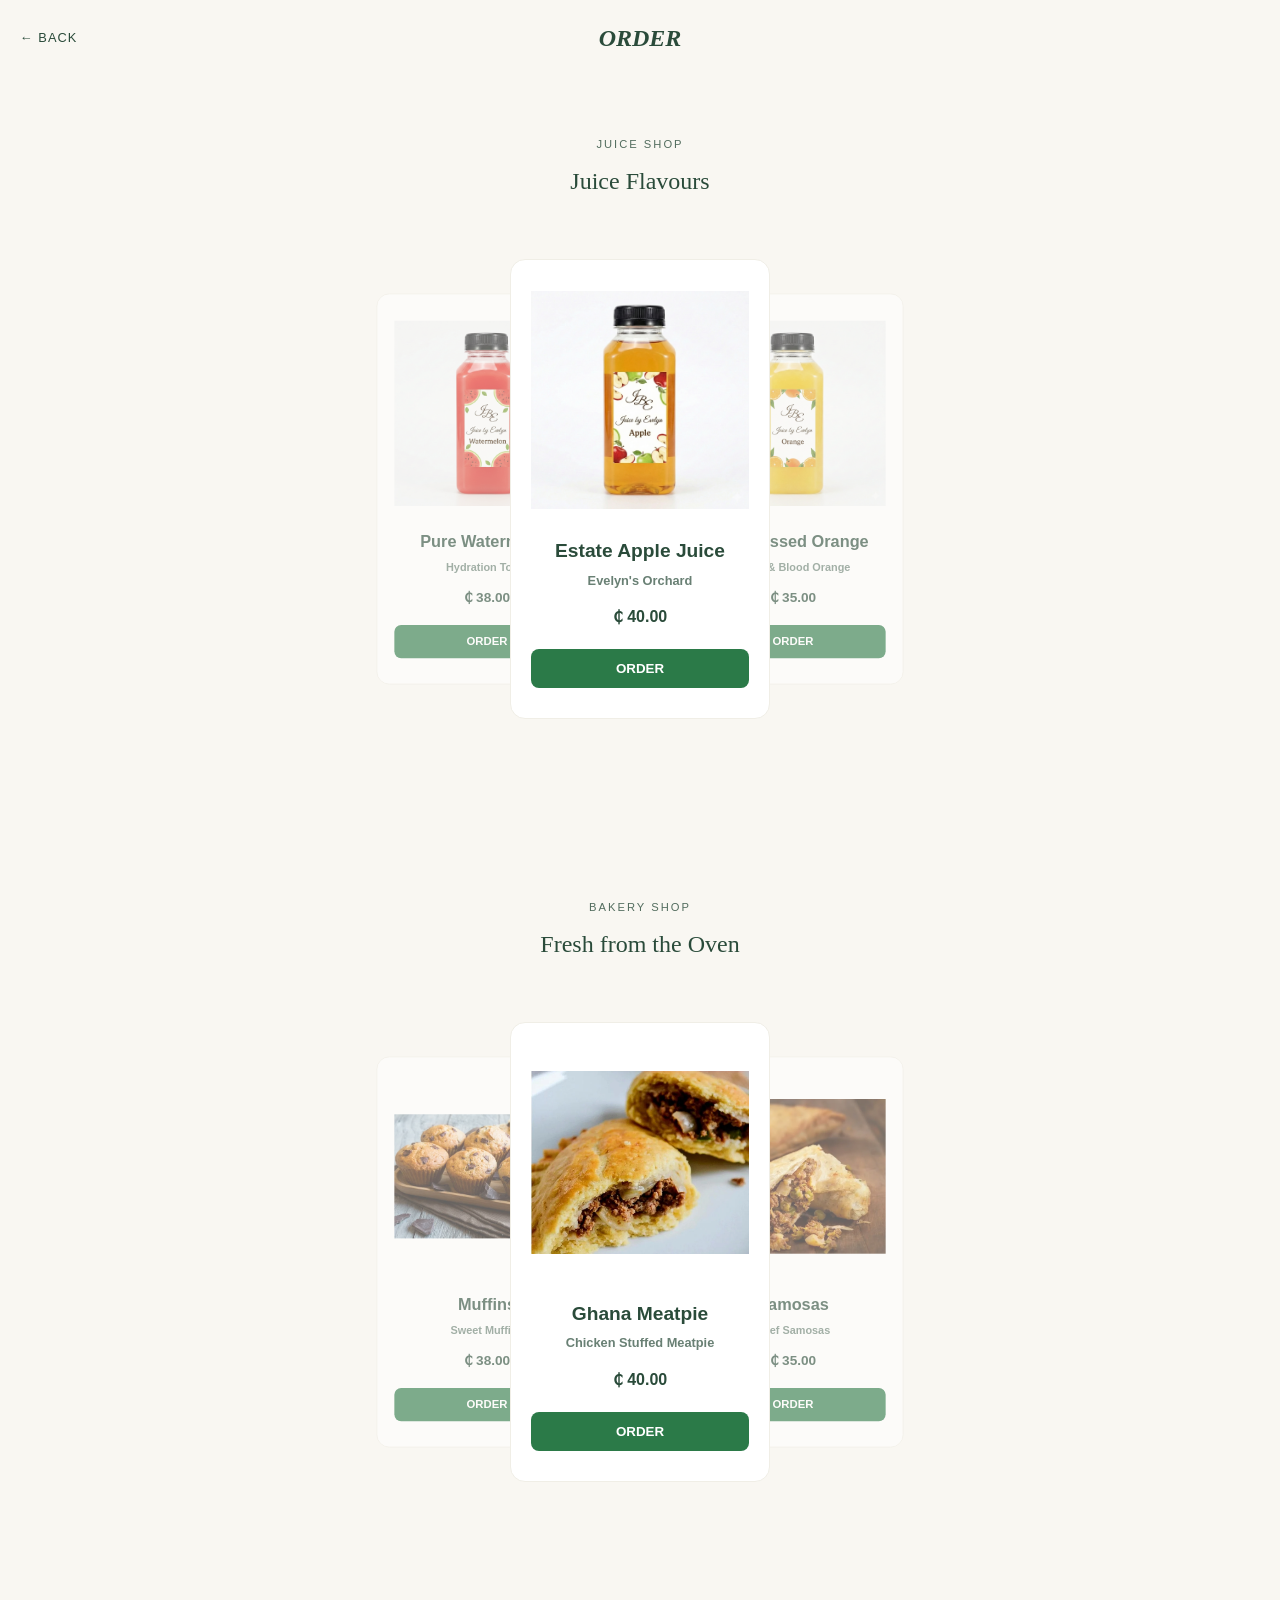
==== product.html @ 173162f7 "commit" ====
<!DOCTYPE html>
<html lang="en">
<head>
    <meta charset="UTF-8">
    <meta name="viewport" content="width=device-width, initial-scale=1.0">
    <title>Our Shop | Juice by Evelyn</title>
    <link rel="stylesheet" href="style.css">
    <link rel="stylesheet" href="product.css">
</head>
<body>
    <nav class="navbar">
        <a href="index.html" class="back-link">← BACK</a>
        <div class="logo">ORDER</div> 
    </nav>

    <section class="order-section">
        <p class="section-tag">JUICE SHOP</p>
        <h2>Juice Flavours</h2>
        
        <div class="carousel-container">
            <div class="carousel" id="juiceCarousel">
                <div class="carousel-item active">
                    <img src="images/apple juice.png" alt="Apple Juice">
                    <h4>Estate Apple Juice</h4>
                    <p>Evelyn's Orchard</p>
                    <span class="price">₵ 40.00</span>
                    <button class="add-btn">ORDER</button>
                </div>
                <div class="carousel-item">
                    <img src="images/orange juice.png" alt="Orange Juice">
                    <h4>Sun-Kissed Orange</h4>
                    <p>Navel & Blood Orange</p>
                    <span class="price">₵ 35.00</span>
                    <button class="add-btn">ORDER</button>
                </div>
                <div class="carousel-item">
                    <img src="images/pinapple juice.png" alt="Pineapple Juice">
                    <h4>Golden Pineapple</h4>
                    <p>Smooth Cayenne</p>
                    <span class="price">₵ 45.00</span>
                    <button class="add-btn">ORDER</button>
                </div>
                <div class="carousel-item">
                    <img src="images/watermelon juice.png" alt="Watermelon Juice">
                    <h4>Pure Watermelon</h4>
                    <p>Hydration Tonic</p>
                    <span class="price">₵ 38.00</span>
                    <button class="add-btn">ORDER</button>
                </div>
            </div>
        </div>
    </section>

    <section class="order-section">
        <p class="section-tag">BAKERY SHOP</p>
        <h2>Fresh from the Oven</h2>
        
        <div class="carousel-container">
            <div class="carousel" id="pastriesCarousel">
                <div class="carousel-item active">
                    <img src="images/meatpie.jpeg" alt="Meat Pie">
                    <h4>Ghana Meatpie</h4>
                    <p>Chicken Stuffed Meatpie</p>
                    <span class="price">₵ 40.00</span>
                    <button class="add-btn">ORDER</button>
                </div>
                <div class="carousel-item">
                    <img src="images/Kenyan-Beef-Samosas-1-640x533.jpeg" alt="Samosas">
                    <h4>Samosas</h4>
                    <p>Beef Samosas</p>
                    <span class="price">₵ 35.00</span>
                    <button class="add-btn">ORDER</button>
                </div>
                <div class="carousel-item">
                    <img src="images/Spring_Rolls_(3357696061).jpg" alt="Spring Rolls">
                    <h4>Crisp SpringRolls</h4>
                    <p>Corned Beef SpringRolls</p>
                    <span class="price">₵ 45.00</span>
                    <button class="add-btn">ORDER</button>
                </div>
                <div class="carousel-item">
                    <img src="images/Rock-Cakes.jpeg" alt="Ghana Rockbuns">
                    <h4>Ghana Rockbuns</h4>
                    <p>Sweet & Soft Rockies</p>
                    <span class="price">₵ 38.00</span>
                    <button class="add-btn">ORDER</button>
                </div>
                <div class="carousel-item">
                    <img src="images/muffins.jpeg" alt="Muffins">
                    <h4>Muffins</h4>
                    <p>Sweet Muffins</p>
                    <span class="price">₵ 38.00</span>
                    <button class="add-btn">ORDER</button>
                </div>
            </div>
        </div>
    </section>

    <script src="script.js"></script>
</body>
</html>
---- style.css ----
:root {
    --cream: #F9F7F2;
    --dark-green: #2A4B3A;
    --accent-green: #2B7A48;
    --text-color: #2A4B3A;
    --white: #FFFFFF;
}

* { margin: 0; padding: 0; box-sizing: border-box; }

body { 
    background-color: var(--cream); 
    color: var(--text-color); 
    font-family: -apple-system, BlinkMacSystemFont, "Segoe UI", Roboto, Helvetica, Arial, sans-serif;
    line-height: 1.5;
}

h1, h2, h3, .logo { 
    font-family: "Georgia", serif; 
    font-weight: 400; 
}

/* Navbar */
.navbar {
    display: flex;
    justify-content: center;
    align-items: center;
    padding: 20px;
    background: var(--cream);
    position: sticky;
    top: 0;
    z-index: 1000;
}

.logo { font-size: 1.5rem; text-transform: none; color: var(--dark-green); font-style: italic; font-weight: bold; }
.back-link { text-decoration: none; color: var(--dark-green); font-size: 0.8rem; letter-spacing: 1px; }

/* Hero */
.hero {
    height: 80vh;
    background: linear-gradient(rgba(0,0,0,0.2), rgba(0,0,0,0.2)), url('images/fruit\ background.png');
    background-size: cover;
    background-position: center;
    display: flex;
    align-items: center;
    text-align: center;
    color: var(--white);
    padding: 20px;
}

.hero h1 { font-size: 2.2rem; margin: 20px 0 40px; line-height: 1.1; }
.subtitle { font-size: 0.75rem; letter-spacing: 2px; }

.hero-actions { display: flex; gap: 15px; justify-content: center; }

.btn {
    padding: 15px 30px;
    border-radius: 40px;
    text-decoration: none;
    font-weight: bold;
    font-size: 0.9rem;
    min-width: 150px;
}
.btn-green { background: var(--accent-green); color: var(--white); }
.btn-white { background: var(--white); color: var(--dark-green); }

/* Collections */
.collections { padding: 60px 20px; }
.section-tag { font-size: 0.7rem; letter-spacing: 2px; margin-bottom: 10px; opacity: 0.8; }
.collections h2 { font-size: 2rem; margin-bottom: 30px; }

.collection-scroll {
    display: flex;
    overflow-x: auto;
    gap: 20px;
    padding-bottom: 20px;
}
.collection-card {
    min-width: 280px;
    height: 400px;
    background-size: cover;
    background-position: center;
    border-radius: 12px;
    position: relative;
    overflow: hidden;
}
.card-overlay {
    position: absolute;
    inset: 0;
    background: rgba(0,0,0,0.1);
    display: flex;
    flex-direction: column;
    justify-content: flex-end;
    align-items: center;
    color: white;
    text-align: center;
}
.card-overlay-center {
    position: absolute;
    inset: 0;
    background: rgba(0,0,0,0.1);
    display: flex;
    flex-direction: column;
    justify-content: center; 
    align-items: center;
    color: white;   
    text-align: center;
}

/* Footer */
 footer {
            background-color: #f0eee6;
            color: black;
            padding: 60px 0 30px;
            text-align: center;
        }

        .footer-content {
            display: flex;
            text-align: center;
            flex-wrap: wrap;
            justify-content: space-between;
            gap: 40px;
            margin-bottom: 40px;
        }
        
        .footer-section {
            flex: 1;
            min-width: 250px;
        }
        
        .footer-section h3 {
            font-size: 1.5rem;
            margin-bottom: 1.5rem;
            color: var(--primary);
        }
        
        .footer-section p, .footer-section li {
            margin-bottom: 1rem;
        }
        
        .footer-section a {
            color: #ddd;
            text-decoration: none;
            transition: color 0.3s;
        }
        
        .footer-section a:hover {
            color: var(--primary);
        }
        
        .footer-section ul {
            list-style: none;
        }


        .social-icons {
    display: flex;
    justify-content: center; 
    gap: 15px;
    margin-top: 1.5rem;
    width: 100%;  
}

.social-icons a {
    display: inline-flex;
    align-items: center;
    justify-content: center;
    width: 40px;
    height: 40px;
    background: rgb(7, 0, 0);
    border-radius: 50%;
    transition: all 0.3s;
}
       
        .social-icons a:hover {
            background: var(--primary);
            color: #f9f8f8;
            transform: translateY(-3px);
        }
        
        .copyright {
            padding-top: 30px;
            border-top: 1px solid rgba(255, 255, 255, 0.1);
            text-align: center;
            font-size: 0.9rem;
            color: #aaa;
        }

       

        .footer-line{
        border: none;
        border-top: 1px solid #cfcece;
        margin: 20px 0;
        }

        .copy{
        font-size: x-small;
        }
---- product.css ----
.navbar {
    display: flex;
    justify-content: center;
    position: relative;
    padding: 20px;
}

.back-link {
    position: absolute;
    left: 20px; 
}

.order-section { padding: 60px 20px; text-align: center; }

/* Stacked Carousel Logic */
.carousel-container {
    position: relative;
    height: 500px;
    margin: 40px 0;
    overflow: hidden;
}

.carousel {
    display: flex;
    justify-content: center;
    align-items: center;
    height: 100%;
    position: relative;
}

.carousel-item {
    position: absolute;
    width: 260px;
    background: var(--white);
    padding: 30px 20px;
    border-radius: 15px;
    transition: all 0.5s cubic-bezier(0.4, 0, 0.2, 1);
    opacity: 0;
    transform: scale(0.6) translateX(0);
    z-index: 1;
    pointer-events: none;
    border: 1px solid #f0eee6;
}

/* The Focused Card */
.carousel-item.active {
    opacity: 1;
    transform: scale(1) translateX(0);
    z-index: 10;
    pointer-events: auto;
}

/* The Cards Peeking Behind */
.carousel-item.prev {
    opacity: 0.6;
    transform: scale(0.85) translateX(-180px);
    z-index: 5;
}

.carousel-item.next {
    opacity: 0.6;
    transform: scale(0.85) translateX(180px);
    z-index: 5;
}

.carousel-item img {
    width: 100%;
    height: 220px;
    object-fit: contain;
    margin-bottom: 20px;
    z-index: 2;
    position: relative;
}

.carousel-item h4 { font-size: 1.2rem; margin-bottom: 5px; }
.carousel-item p { font-size: 0.8rem; opacity: 0.7; margin-bottom: 15px; font-weight: bold; }
.price { display: block; margin-bottom: 20px; font-weight: bold; }

.add-btn {
    width: 100%;
    padding: 12px;
    border: none;
    background: var(--accent-green);
    color: white;
    border-radius: 8px;
    font-weight: bold;
    cursor: pointer;
}

/* Shared Carousel Styles for Juices and Pastries */
.carousel-container {
    position: relative;
    height: 500px;
    margin: 40px 0;
    overflow: hidden;
}

.carousel {
    display: flex;
    justify-content: center;
    align-items: center;
    height: 100%;
    position: relative;
}

.carousel-item {
    position: absolute;
    width: 260px;
    background: var(--white);
    padding: 30px 20px;
    border-radius: 15px;
    transition: all 0.5s cubic-bezier(0.4, 0, 0.2, 1);
    opacity: 0;
    transform: scale(0.6) translateX(0);
    z-index: 1;
    pointer-events: none;
    border: 1px solid #f0eee6;
}

.carousel-item.active {
    opacity: 1;
    transform: scale(1) translateX(0);
    z-index: 10;
    pointer-events: auto;
}

.carousel-item.prev {
    opacity: 0.6;
    transform: scale(0.85) translateX(-180px);
    z-index: 5;
}

.carousel-item.next {
    opacity: 0.6;
    transform: scale(0.85) translateX(180px);
    z-index: 5;
}

.carousel-item img {
    width: 100%;
    height: 220px;
    object-fit: contain;
    margin-bottom: 20px;
    z-index: 2;
    position: relative;
}
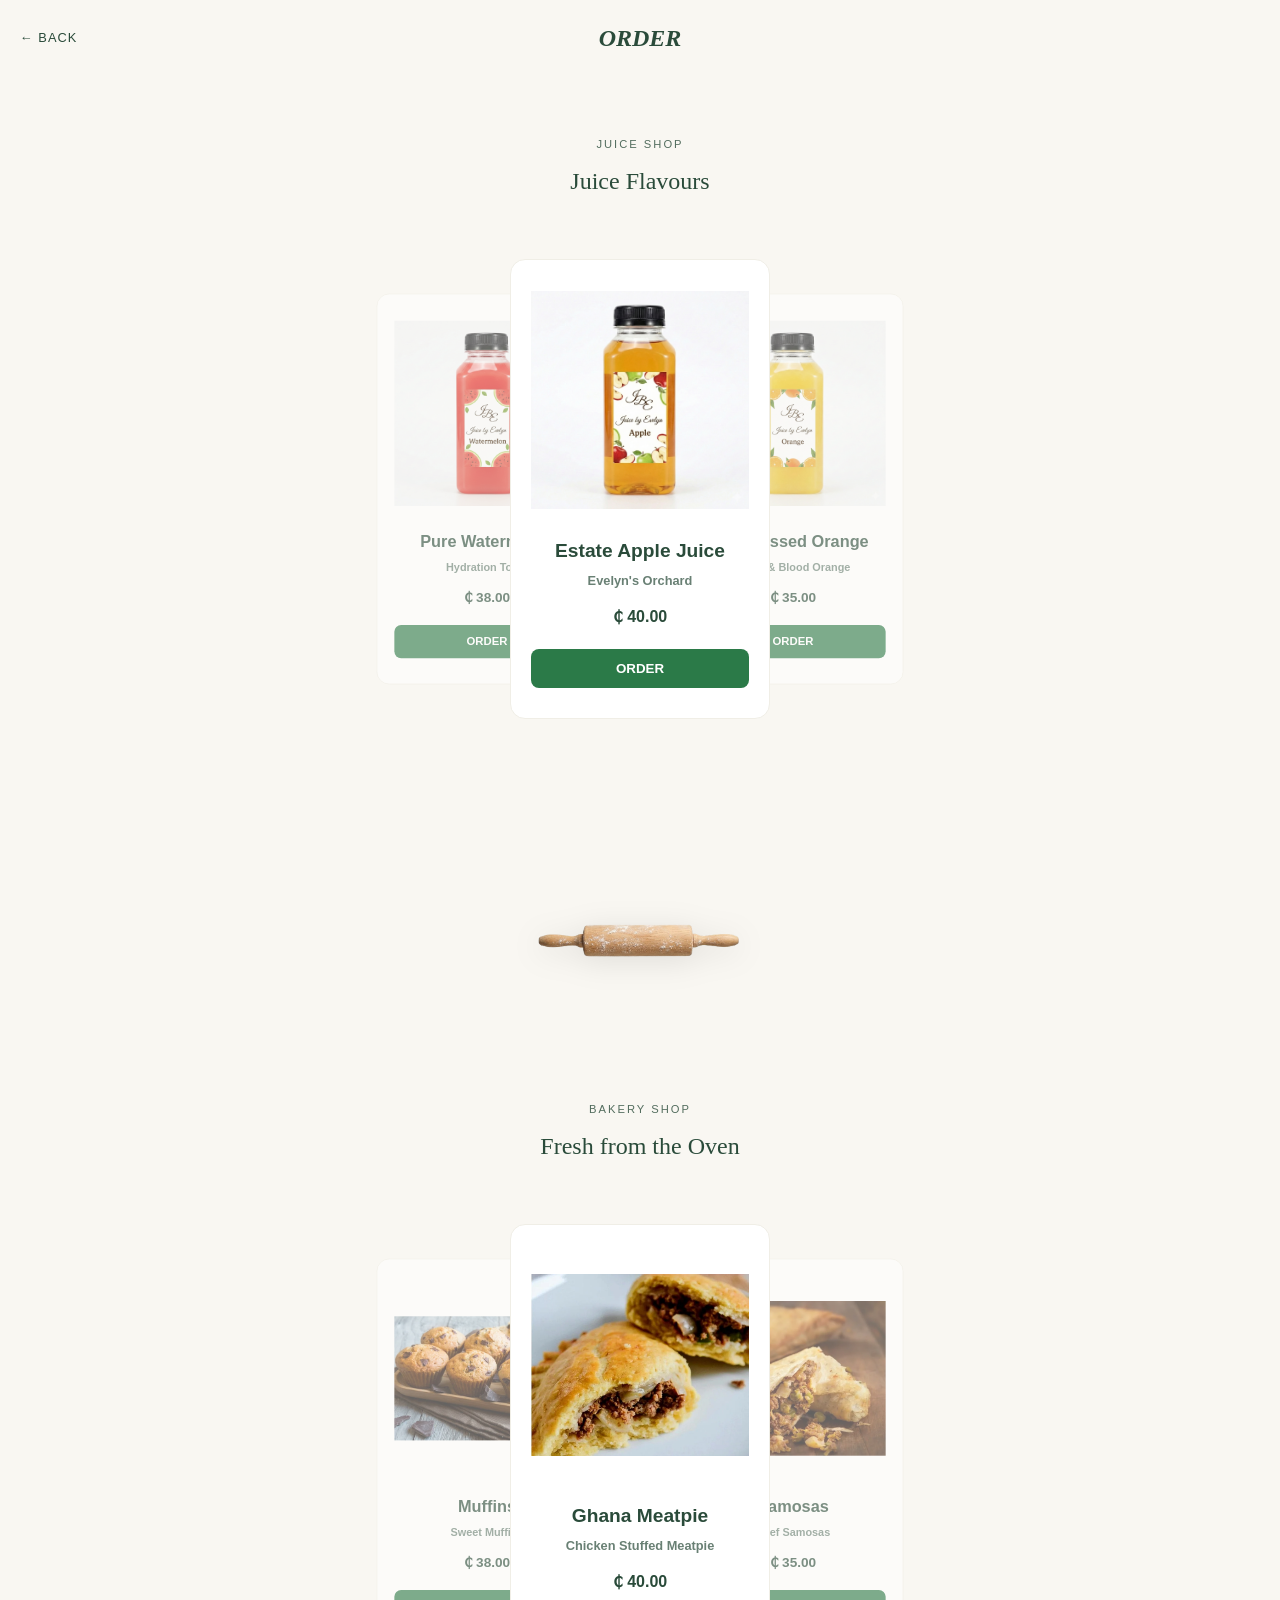
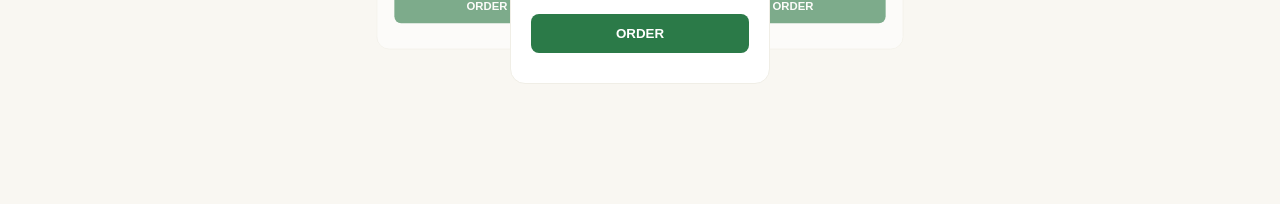
==== commit 821b198b: "commit" ====
--- a/product.html
+++ b/product.html
@@ -51,6 +51,14 @@
         </div>
     </section>
 
+    </div> 
+
+<div class="section-divider">
+  <img src="images\rollingpin-removebg-preview.png"  class="divider-image">
+</div>
+
+<div class="pastries-carousel">
+
     <section class="order-section">
         <p class="section-tag">BAKERY SHOP</p>
         <h2>Fresh from the Oven</h2>
--- a/product.css
+++ b/product.css
@@ -87,6 +87,23 @@
     cursor: pointer;
 }
 
+.section-divider {
+  display: flex;
+  justify-content: center;
+  align-items: center;
+  padding: 40px 0; /* Adds space between the carousels */
+  width: 100%;
+  overflow: hidden;
+}
+
+.divider-image {
+  max-width: 220px; /* Adjust size as needed */
+  height: auto;
+  /* Optional: Add a subtle shadow to give it depth */
+  filter: drop-shadow(0px 5px 15px rgba(0,0,0,0.1));
+  /* Since the image is vertical, you might want to rotate it */
+}
+
 /* Shared Carousel Styles for Juices and Pastries */
 .carousel-container {
     position: relative;
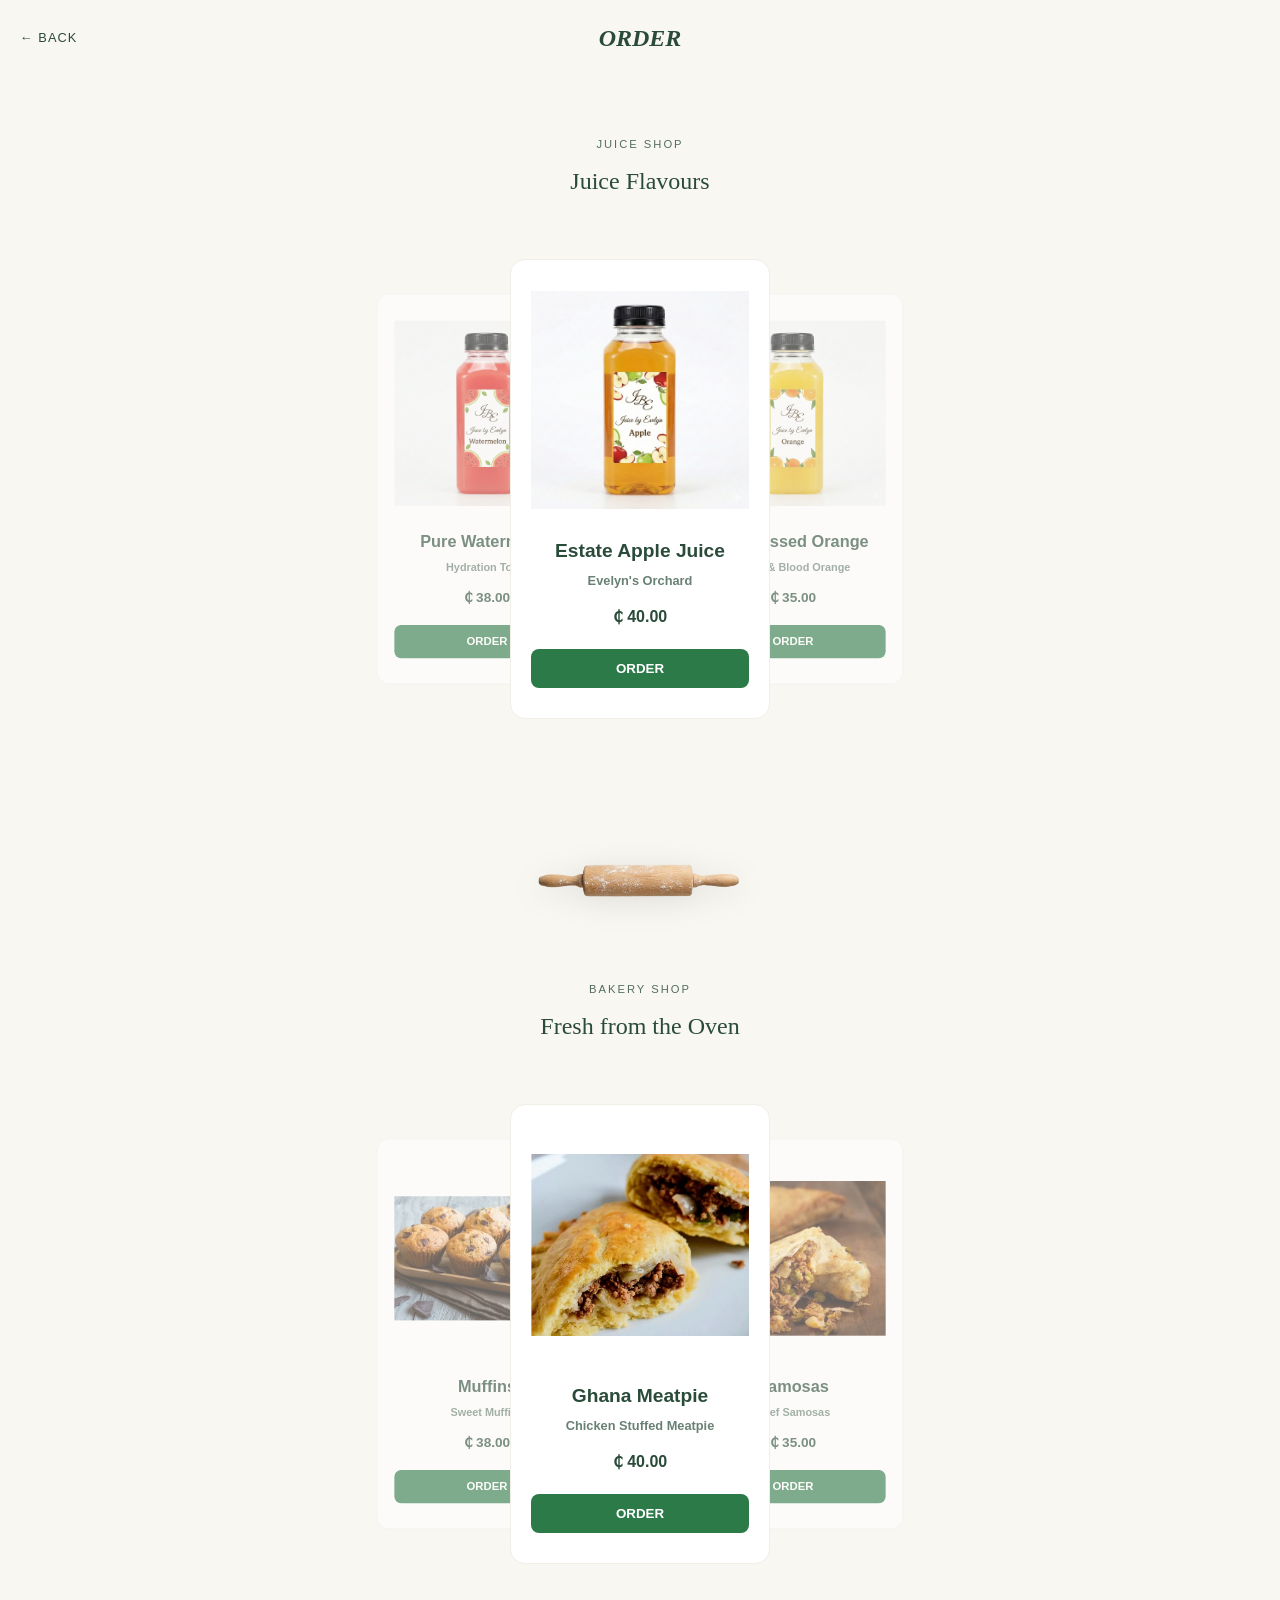
==== commit efe7b6cc: "commit" ====
--- a/product.html
+++ b/product.html
@@ -24,7 +24,7 @@
                     <h4>Estate Apple Juice</h4>
                     <p>Evelyn's Orchard</p>
                     <span class="price">₵ 40.00</span>
-                    <button class="add-btn">ORDER</button>
+                    <button class="add-btn" onclick="window.location.href='https://wa.me/p/26056347837382968/233537127352';">ORDER</button>
                 </div>
                 <div class="carousel-item">
                     <img src="images/orange juice.png" alt="Orange Juice">
--- a/product.css
+++ b/product.css
@@ -91,17 +91,16 @@
   display: flex;
   justify-content: center;
   align-items: center;
-  padding: 40px 0; /* Adds space between the carousels */
+  margin-top: -20px;
+  margin-bottom: -20px;
   width: 100%;
   overflow: hidden;
 }
 
 .divider-image {
-  max-width: 220px; /* Adjust size as needed */
+  max-width: 220px;
   height: auto;
-  /* Optional: Add a subtle shadow to give it depth */
   filter: drop-shadow(0px 5px 15px rgba(0,0,0,0.1));
-  /* Since the image is vertical, you might want to rotate it */
 }
 
 /* Shared Carousel Styles for Juices and Pastries */
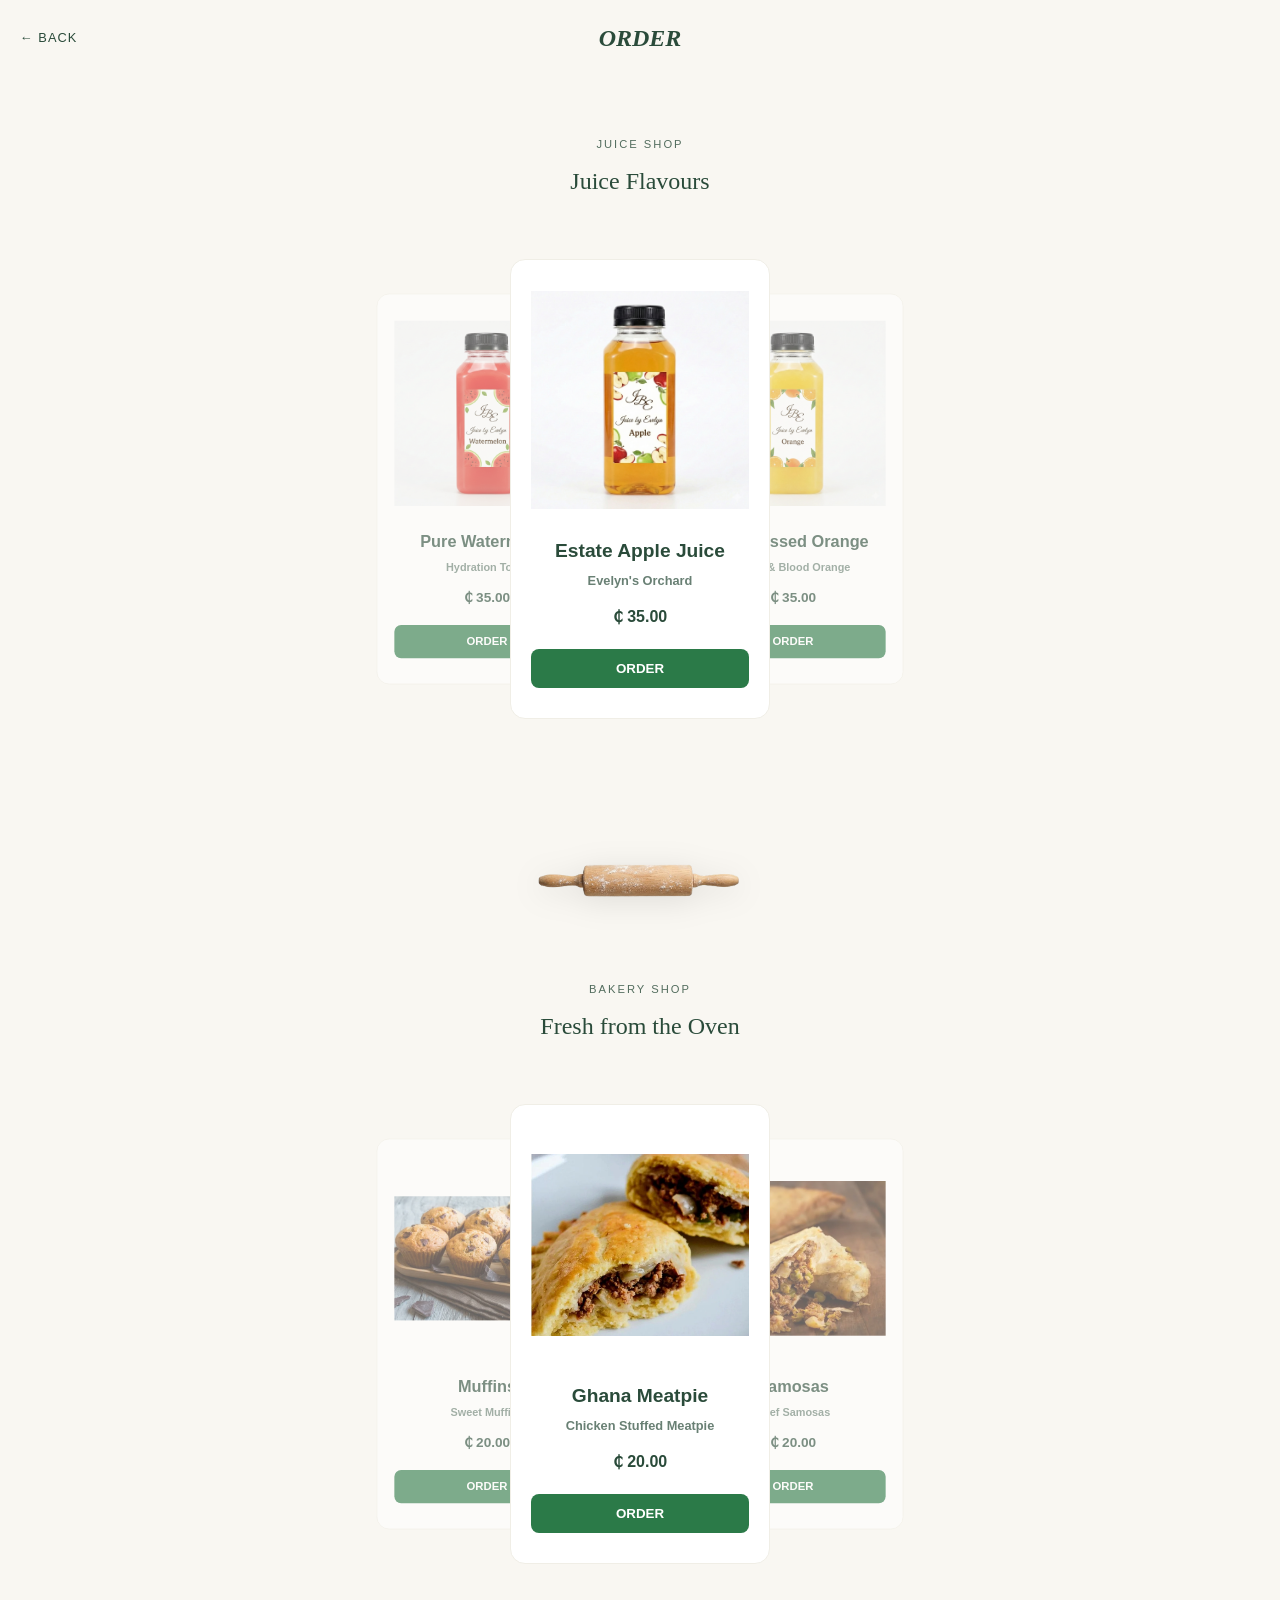
==== commit d72cf31a: "commit" ====
--- a/product.html
+++ b/product.html
@@ -23,29 +23,29 @@
                     <img src="images/apple juice.png" alt="Apple Juice">
                     <h4>Estate Apple Juice</h4>
                     <p>Evelyn's Orchard</p>
-                    <span class="price">₵ 40.00</span>
-                    <button class="add-btn" onclick="window.location.href='https://wa.me/p/26056347837382968/233537127352';">ORDER</button>
+                    <span class="price">₵ 35.00</span>
+                    <button class="add-btn" onclick="window.location.href='https://wa.me/p/26300911179521167/233537127352';">ORDER</button>
                 </div>
                 <div class="carousel-item">
                     <img src="images/orange juice.png" alt="Orange Juice">
                     <h4>Sun-Kissed Orange</h4>
                     <p>Navel & Blood Orange</p>
                     <span class="price">₵ 35.00</span>
-                    <button class="add-btn">ORDER</button>
+                    <button class="add-btn" onclick="window.location.href='https://wa.me/p/26078644115112106/233537127352';">ORDER</button>
                 </div>
                 <div class="carousel-item">
                     <img src="images/pinapple juice.png" alt="Pineapple Juice">
                     <h4>Golden Pineapple</h4>
                     <p>Smooth Cayenne</p>
-                    <span class="price">₵ 45.00</span>
-                    <button class="add-btn">ORDER</button>
+                    <span class="price">₵ 35.00</span>
+                    <button class="add-btn" onclick="window.location.href='https://wa.me/p/26056347837382968/233537127352';">ORDER</button>
                 </div>
                 <div class="carousel-item">
                     <img src="images/watermelon juice.png" alt="Watermelon Juice">
                     <h4>Pure Watermelon</h4>
                     <p>Hydration Tonic</p>
-                    <span class="price">₵ 38.00</span>
-                    <button class="add-btn">ORDER</button>
+                    <span class="price">₵ 35.00</span>
+                    <button class="add-btn" onclick="window.location.href='https://wa.me/p/35230567566530397/233537127352';">ORDER</button>
                 </div>
             </div>
         </div>
@@ -69,36 +69,36 @@
                     <img src="images/meatpie.jpeg" alt="Meat Pie">
                     <h4>Ghana Meatpie</h4>
                     <p>Chicken Stuffed Meatpie</p>
-                    <span class="price">₵ 40.00</span>
-                    <button class="add-btn">ORDER</button>
+                    <span class="price">₵ 20.00</span>
+                    <button class="add-btn" onclick="window.location.href='#';">ORDER</button>
                 </div>
                 <div class="carousel-item">
                     <img src="images/Kenyan-Beef-Samosas-1-640x533.jpeg" alt="Samosas">
                     <h4>Samosas</h4>
                     <p>Beef Samosas</p>
-                    <span class="price">₵ 35.00</span>
-                    <button class="add-btn">ORDER</button>
+                    <span class="price">₵ 20.00</span>
+                    <button class="add-btn" onclick="window.location.href='#';">ORDER</button>
                 </div>
                 <div class="carousel-item">
                     <img src="images/Spring_Rolls_(3357696061).jpg" alt="Spring Rolls">
                     <h4>Crisp SpringRolls</h4>
                     <p>Corned Beef SpringRolls</p>
-                    <span class="price">₵ 45.00</span>
-                    <button class="add-btn">ORDER</button>
+                    <span class="price">₵ 20.00</span>
+                    <button class="add-btn" onclick="window.location.href='#';">ORDER</button>
                 </div>
                 <div class="carousel-item">
                     <img src="images/Rock-Cakes.jpeg" alt="Ghana Rockbuns">
                     <h4>Ghana Rockbuns</h4>
                     <p>Sweet & Soft Rockies</p>
                     <span class="price">₵ 38.00</span>
-                    <button class="add-btn">ORDER</button>
+                    <button class="add-btn" onclick="window.location.href='#';">ORDER</button>
                 </div>
                 <div class="carousel-item">
                     <img src="images/muffins.jpeg" alt="Muffins">
                     <h4>Muffins</h4>
                     <p>Sweet Muffins</p>
-                    <span class="price">₵ 38.00</span>
-                    <button class="add-btn">ORDER</button>
+                    <span class="price">₵ 20.00</span>
+                    <button class="add-btn" onclick="window.location.href='#';">ORDER</button>
                 </div>
             </div>
         </div>
--- a/style.css
+++ b/style.css
@@ -92,7 +92,7 @@
     flex-direction: column;
     justify-content: flex-end;
     align-items: center;
-    color: white;
+    color: black !important; 
     text-align: center;
 }
 .card-overlay-center {
